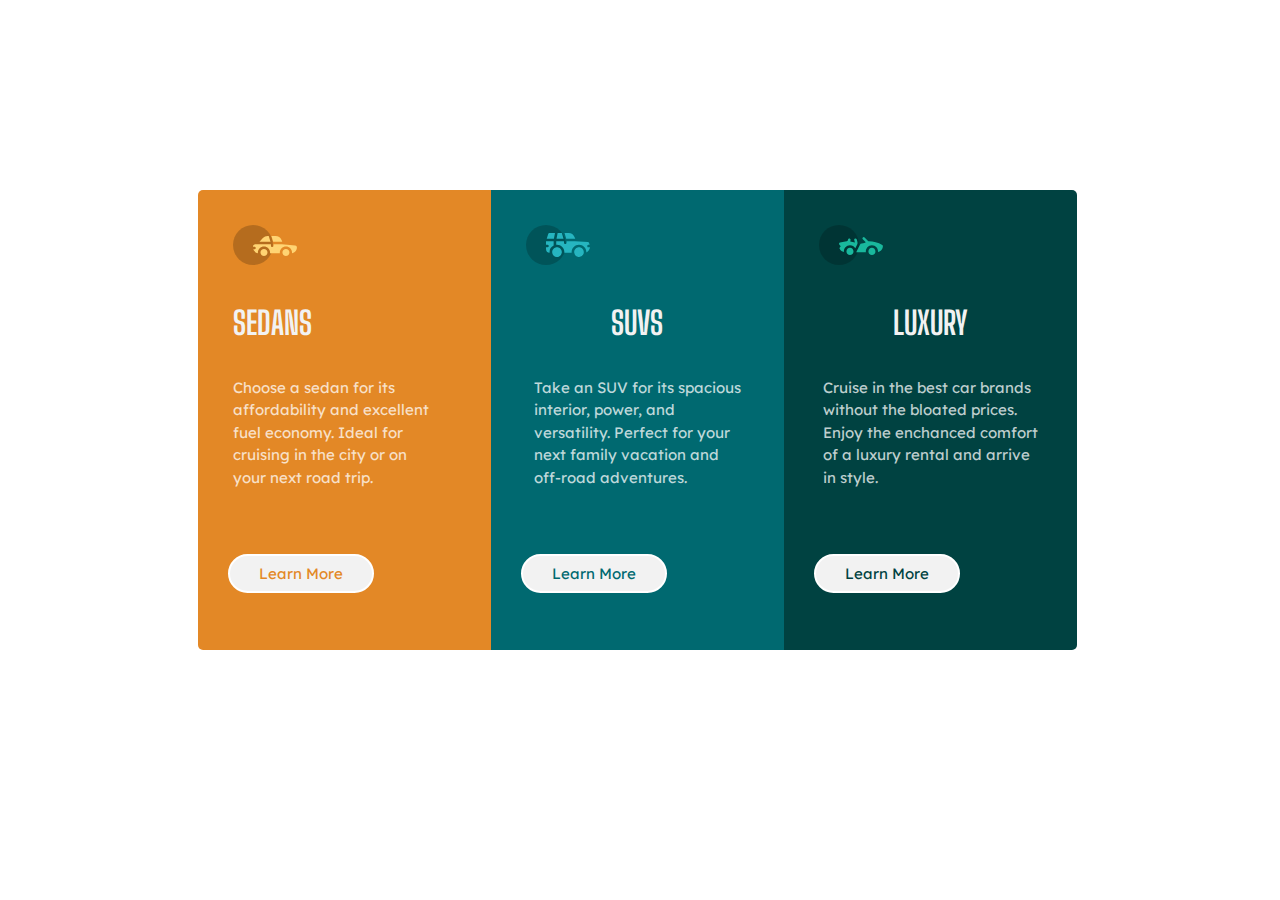
==== index.html @ e60c34de "my first commit" ====
<!DOCTYPE html>
<html lang="en">
<head>
    <meta charset="UTF-8">
    <meta http-equiv="X-UA-Compatible" content="IE=edge">
    <meta name="viewport" content="width=device-width, initial-scale=1.0">
    <title>CSS Flexbox</title>
    <link rel="stylesheet" href='styles.css'>
    <link href="https://fonts.googleapis.com/css2?family=Big+Shoulders+Display:wght@700&family=Lexend+Deca&display=swap" rel="stylesheet">
    <link rel="icon" href="favicon-32x32.png">
</head>
<body>
    <div class="flexbox">
        <div class="orange">
            <img src="../images/icon-sedans.svg" alt="">
            <h3>SEDANS</h3>
            <p>Choose a sedan for its <br> affordability and excellent <br> fuel economy. Ideal for <br> cruising in the city or on <br> your next road trip.</p>
            <button class="btn1">Learn More</button>
        </div>
        <div class="cyan">
            <img src="../images/icon-suvs.svg" alt="">
            <h3>SUVS</h3>
            <p>Take an SUV for its spacious<br> interior, power, and<br> versatility. Perfect for your<br> next family vacation and<br> off-road adventures.</p>
            <button class="btn2">Learn More</button>
        </div>
        <div class="dark">
            <img src="../images/icon-luxury.svg" alt="">
            <h3>LUXURY</h3>
            <p>Cruise in the best car brands<br> without the bloated prices.<br>Enjoy the enchanced comfort <br> of a luxury rental and arrive<br> in style.</p>
            <button class="btn3">Learn More</button>
        </div>
    </div>
</body>
</html>
---- styles.css ----
.flexbox {
    width: 880px;
    height: 460px;
    display: flex;
    flex-direction: row;
    margin: 15%;
    border-radius: 5px;
}

img {
    margin: 35px; 
}

h3 {
    font-family: Big Shoulders Display;
    margin: 0 35px;
    font-size: 200%;
    color: hsl(0, 0%, 95%);
}

p {
    font-family: Lexend Deca;
    font-size: 15px;
    margin: 35px;
    line-height: 1.5;
}

.orange {
    background-color: hsl(31, 77%, 52%);
    width: 33.3%;
    font-family: Lexend Deca, Big Shoulders Display;
    color: hsla(0, 0%, 100%, 0.75);
    border-top-left-radius: 5px;
    border-bottom-left-radius: 5px;
}

.btn1 {
    color: hsl(31, 77%, 52%);
    width: 50%;
    background-color: hsl(0, 0%, 95%);
    border: 2px solid white;
    border-radius: 24px;
    padding: 8px;
    margin: 30px;
    font-family: Lexend Deca;
    font-size: 15px;
    cursor: pointer;
}

.btn1:hover {
    color:  hsla(0, 0%, 100%, 0.75);
    background-color: transparent;    
}

.cyan {
    background-color: hsl(184, 100%, 22%);
    width: 33.3%;
    font-family: Lexend Deca, Big Shoulders Display;
    color: hsla(0, 0%, 100%, 0.75);
    justify-items: center;
}

.btn2 {
    color: hsl(184, 100%, 22%);
    width: 50%;
    background-color: hsl(0, 0%, 95%);
    border: 2px solid white;
    border-radius: 24px;
    padding: 8px;
    margin: 30px;
    font-family: Lexend Deca;
    font-size: 15px;
    cursor: pointer;
}

.btn2:hover {
    color:  hsla(0, 0%, 100%, 0.75);
    background-color: transparent;    
}

.dark {
    background-color: hsl(179, 100%, 13%);
    width: 33.3%;
    font-family: Lexend Deca, Big Shoulders Display;
    color: hsla(0, 0%, 100%, 0.75);
    justify-items: center;
    border-top-right-radius: 5px;
    border-bottom-right-radius: 5px;
}

.btn3 {
    color: hsl(179, 100%, 13%);
    width: 50%;
    background-color: hsl(0, 0%, 95%);
    border: 2px solid white;
    border-radius: 24px;
    padding: 8px;
    margin: 30px;
    font-family: Lexend Deca;
    font-size: 15px;
    cursor: pointer;
}

.btn3:hover {
    color:  hsla(0, 0%, 100%, 0.75);
    background-color: transparent;    
}

@media screen and (max-width: 375px) {
    .flexbox {
        width: 80%;
        height: 460px;
        display: flex;
        flex-direction: column;
        margin: 15%;
    }

    .orange {
        background-color: hsl(31, 77%, 52%);
        width: 100%;
        font-family: Lexend Deca, Big Shoulders Display;
        color: hsla(0, 0%, 100%, 0.75);
        border-top-left-radius: 5px;
        border-top-right-radius: 5px;
    }
    
    .btn1 {
        color: hsl(31, 77%, 52%);
        width: 50%;
        background-color: hsl(0, 0%, 95%);
        border: 2px solid white;
        border-radius: 24px;
        padding: 8px;
        margin: 30px;
        font-family: Lexend Deca;
        font-size: 15px;
        cursor: pointer;
    }
    
    .btn1:hover {
        color:  hsla(0, 0%, 100%, 0.75);
        background-color: transparent;    
    }
    
    .cyan {
        background-color: hsl(184, 100%, 22%);
        width: 100%;
        font-family: Lexend Deca, Big Shoulders Display;
        color: hsla(0, 0%, 100%, 0.75);
       }
    
    .btn2 {
        color: hsl(184, 100%, 22%);
        width: 50%;
        background-color: hsl(0, 0%, 95%);
        border: 2px solid white;
        border-radius: 24px;
        padding: 8px;
        margin: 30px;
        font-family: Lexend Deca;
        font-size: 15px;
        cursor: pointer;
    }
    
    .btn2:hover {
        color:  hsla(0, 0%, 100%, 0.75);
        background-color: transparent;    
    }
    
    .dark {
        background-color: hsl(179, 100%, 13%);
        width: 100%;
        font-family: Lexend Deca, Big Shoulders Display;
        color: hsla(0, 0%, 100%, 0.75);
        border-bottom-left-radius: 5px;
        border-bottom-right-radius: 5px;
    }
    
    .btn3 {
        color: hsl(179, 100%, 13%);
        width: 50%;
        background-color: hsl(0, 0%, 95%);
        border: 2px solid white;
        border-radius: 24px;
        padding: 8px;
        margin: 30px;
        font-family: Lexend Deca;
        font-size: 15px;
        cursor: pointer;
    }
    
    .btn3:hover {
        color:  hsla(0, 0%, 100%, 0.75);
        background-color: transparent;    
    }
  }

  /* grid */
  .grid-container {
    display: grid;
    gap: 10px;
    background-color: #0a1c2b;
    padding: 10px;
    margin: 5%;
    grid-template-columns: repeat(15, 1fr);
    grid-template-rows: repeat(18, 1fr);
    width: 900px;
    height: 600px;
  }

  .red {
      background-color: red;
      grid-column: 1/10;
      grid-row: 1/9;
    
  }

  .yellow {
      background-color: orange;
      grid-column: 10/15;
      grid-row: 1/9
  }

  .green {
      background-color: green;
      grid-column: 1/7;
      grid-row: 9/18;
  }

  .small-blue {
      background-color: blue;
      grid-column: 7/15;
      grid-row: 9/13;
  }
 
  .big-blue {
    background-color: blue;
    grid-column: 7/15;
    grid-row: 13/18;
    
}
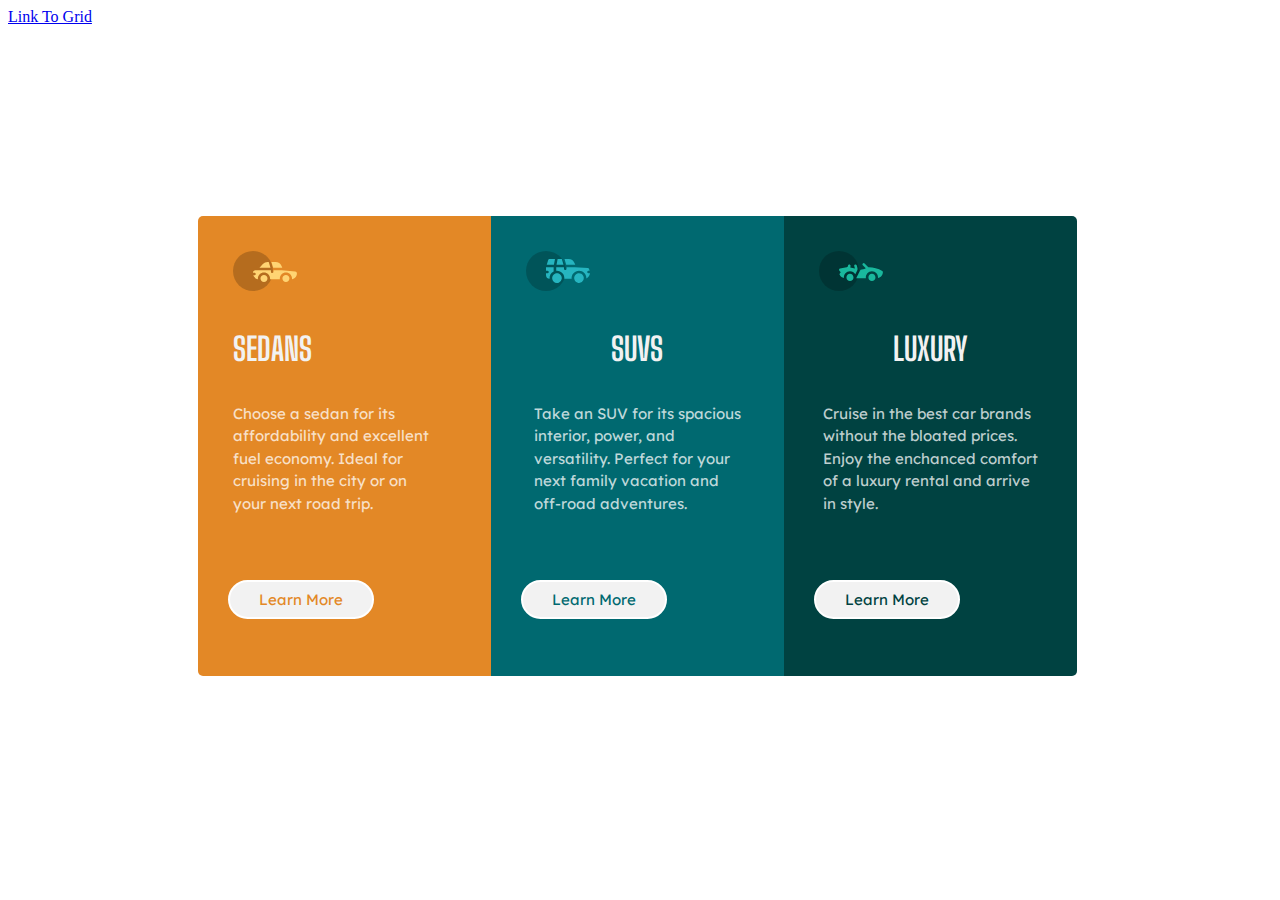
==== commit 8d42904e: "Update index.html" ====
--- a/index.html
+++ b/index.html
@@ -7,9 +7,12 @@
     <title>CSS Flexbox</title>
     <link rel="stylesheet" href='styles.css'>
     <link href="https://fonts.googleapis.com/css2?family=Big+Shoulders+Display:wght@700&family=Lexend+Deca&display=swap" rel="stylesheet">
-    <link rel="icon" href="favicon-32x32.png">
+    <link rel="icon" href="images/favicon-32x32.png">
 </head>
 <body>
+    <div>
+        <a href="grid.html">Link To Grid</a>
+    </div>
     <div class="flexbox">
         <div class="orange">
             <img src="../images/icon-sedans.svg" alt="">
@@ -31,4 +34,4 @@
         </div>
     </div>
 </body>
-</html>+</html>
